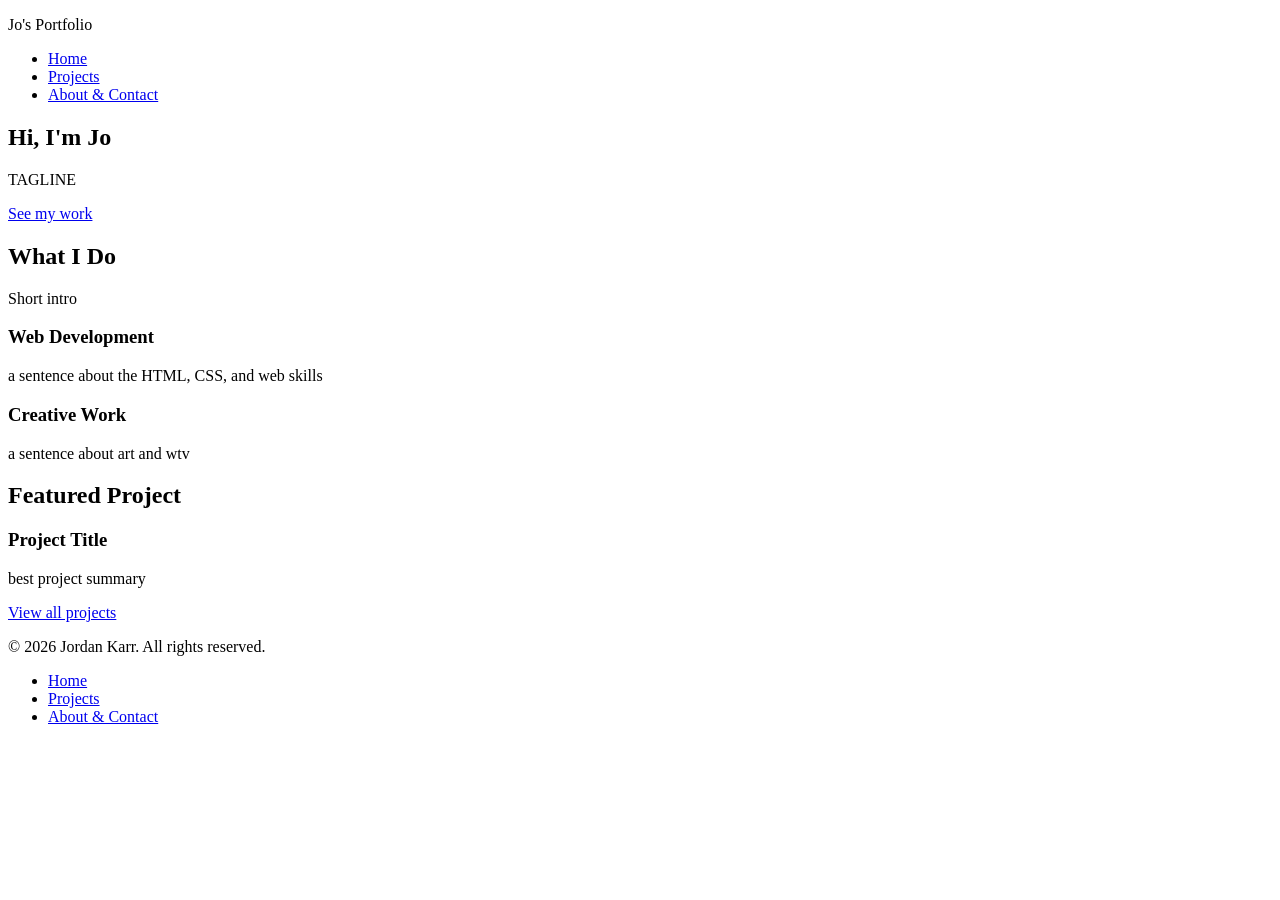
==== index.html @ c03f67d2 "Rename Index.html to index.html" ====
<!DOCTYPE html>
<html lang="en">
<head>
  <meta charset="UTF-8">
  <meta name="viewport" content="width=device-width, initial-scale=1.0">
  <meta name="description" content="Portfolio of Jo, an IT student.">
  <title>Home | Jo's Portfolio</title>
</head>
<body>

  <header>
    <p>Jo's Portfolio</p>
    <nav aria-label="Main navigation">
      <ul>
        <li><a href="index.html" aria-current="page">Home</a></li>
        <li><a href="projects.html">Projects</a></li>
        <li><a href="about.html">About &amp; Contact</a></li>
      </ul>
    </nav>
  </header>

  <main>

    <section aria-labelledby="hero-heading">
      <h1 id="hero-heading">Hi, I'm Jo</h1>
      <p>TAGLINE</p>
      <p><a href="projects.html">See my work</a></p>
    </section>

    <section aria-labelledby="intro-heading">
      <h2 id="intro-heading">What I Do</h2>
      <p>Short intro</p>

      <article>
        <h3>Web Development</h3>
        <p>a sentence about the HTML, CSS, and web skills</p>
      </article>

      <article>
        <h3>Creative Work</h3>
        <p>a sentence about art and wtv</p>
      </article>
    </section>

    <section aria-labelledby="featured-heading">
      <h2 id="featured-heading">Featured Project</h2>
      <article>
        <h3>Project Title</h3>
        <p>best project summary</p>
        <p><a href="projects.html">View all projects</a></p>
      </article>
    </section>

  </main>

  <footer>
    <p>&copy; 2026 Jordan Karr. All rights reserved.</p>
    <nav aria-label="Footer navigation">
      <ul>
        <li><a href="index.html">Home</a></li>
        <li><a href="projects.html">Projects</a></li>
        <li><a href="about.html">About &amp; Contact</a></li>
      </ul>
    </nav>
  </footer>

</body>
</html>
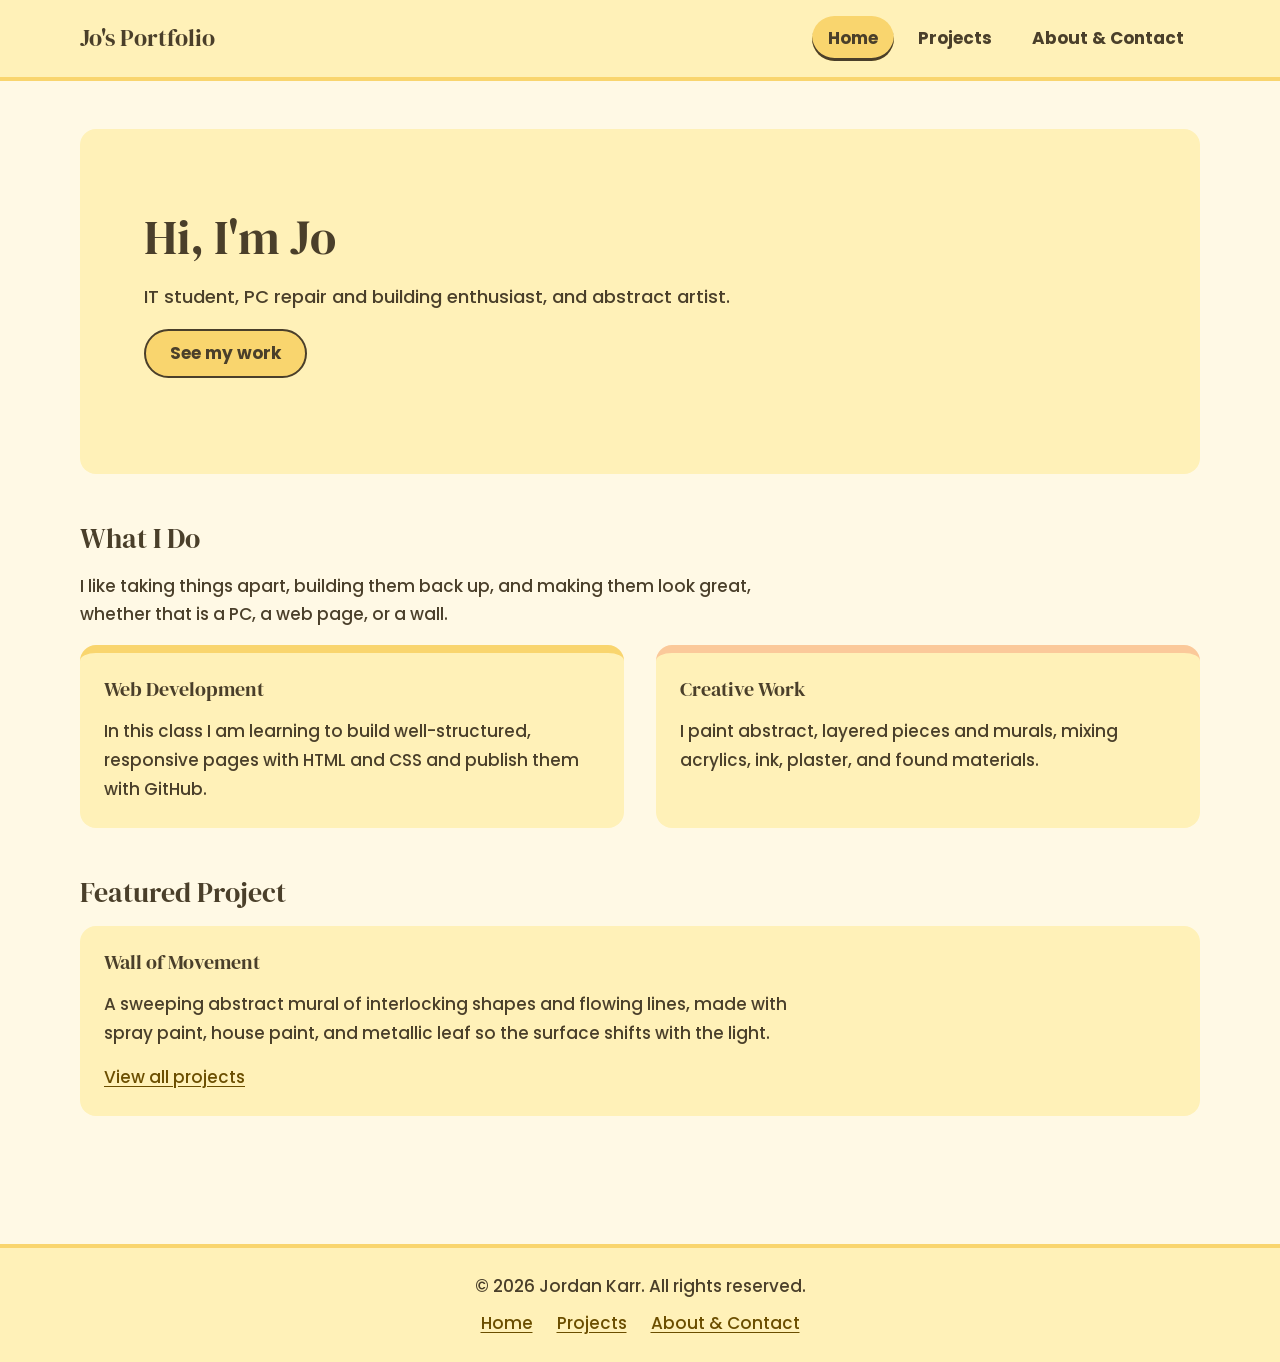
==== commit cc74acf6: "Add files via upload" ====
--- a/index.html
+++ b/index.html
@@ -1,68 +1,77 @@
-<!DOCTYPE html>
-<html lang="en">
-<head>
-  <meta charset="UTF-8">
-  <meta name="viewport" content="width=device-width, initial-scale=1.0">
-  <meta name="description" content="Portfolio of Jo, an IT student.">
-  <title>Home | Jo's Portfolio</title>
-</head>
-<body>
-
-  <header>
-    <p>Jo's Portfolio</p>
-    <nav aria-label="Main navigation">
-      <ul>
-        <li><a href="index.html" aria-current="page">Home</a></li>
-        <li><a href="projects.html">Projects</a></li>
-        <li><a href="about.html">About &amp; Contact</a></li>
-      </ul>
-    </nav>
-  </header>
-
-  <main>
-
-    <section aria-labelledby="hero-heading">
-      <h1 id="hero-heading">Hi, I'm Jo</h1>
-      <p>TAGLINE</p>
-      <p><a href="projects.html">See my work</a></p>
-    </section>
-
-    <section aria-labelledby="intro-heading">
-      <h2 id="intro-heading">What I Do</h2>
-      <p>Short intro</p>
-
-      <article>
-        <h3>Web Development</h3>
-        <p>a sentence about the HTML, CSS, and web skills</p>
-      </article>
-
-      <article>
-        <h3>Creative Work</h3>
-        <p>a sentence about art and wtv</p>
-      </article>
-    </section>
-
-    <section aria-labelledby="featured-heading">
-      <h2 id="featured-heading">Featured Project</h2>
-      <article>
-        <h3>Project Title</h3>
-        <p>best project summary</p>
-        <p><a href="projects.html">View all projects</a></p>
-      </article>
-    </section>
-
-  </main>
-
-  <footer>
-    <p>&copy; 2026 Jordan Karr. All rights reserved.</p>
-    <nav aria-label="Footer navigation">
-      <ul>
-        <li><a href="index.html">Home</a></li>
-        <li><a href="projects.html">Projects</a></li>
-        <li><a href="about.html">About &amp; Contact</a></li>
-      </ul>
-    </nav>
-  </footer>
-
-</body>
-</html>
+<!DOCTYPE html>
+<html lang="en">
+<head>
+  <meta charset="UTF-8">
+  <meta name="viewport" content="width=device-width, initial-scale=1.0">
+  <meta name="description" content="Portfolio of Jo, an IT student.">
+  <title>Home | Jo's Portfolio</title>
+  <link rel="preconnect" href="https://fonts.googleapis.com">
+  <link rel="preconnect" href="https://fonts.gstatic.com" crossorigin>
+  <link href="https://fonts.googleapis.com/css2?family=DM+Serif+Display&family=Poppins:wght@500;700&display=swap" rel="stylesheet">
+  <link rel="stylesheet" href="styles.css">
+</head>
+<body>
+  <a id="skip-link" href="#main-content">Skip to main content</a>
+
+  <header class="site-header">
+    <div class="header-inner">
+      <p class="site-title"><a href="index.html">Jo's Portfolio</a></p>
+      <nav aria-label="Main navigation">
+        <ul class="nav-list">
+          <li><a href="index.html" aria-current="page">Home</a></li>
+          <li><a href="projects.html">Projects</a></li>
+          <li><a href="about.html">About &amp; Contact</a></li>
+        </ul>
+      </nav>
+    </div>
+  </header>
+
+  <main id="main-content">
+
+    <section id="hero" aria-labelledby="hero-heading">
+      <h1 id="hero-heading">Hi, I'm Jo</h1>
+      <p class="tagline">IT student, PC repair and building enthusiast, and abstract artist.</p>
+      <p><a class="button" href="projects.html">See my work</a></p>
+    </section>
+
+    <section aria-labelledby="intro-heading">
+      <h2 id="intro-heading">What I Do</h2>
+      <p>I like taking things apart, building them back up, and making them look great, whether that is a PC, a web page, or a wall.</p>
+
+      <div class="card-grid card-grid--two">
+        <article class="card">
+          <h3>Web Development</h3>
+          <p>In this class I am learning to build well-structured, responsive pages with HTML and CSS and publish them with GitHub.</p>
+        </article>
+
+        <article class="card">
+          <h3>Creative Work</h3>
+          <p>I paint abstract, layered pieces and murals, mixing acrylics, ink, plaster, and found materials.</p>
+        </article>
+      </div>
+    </section>
+
+    <section aria-labelledby="featured-heading">
+      <h2 id="featured-heading">Featured Project</h2>
+      <article class="card">
+        <h3>Wall of Movement</h3>
+        <p>A sweeping abstract mural of interlocking shapes and flowing lines, made with spray paint, house paint, and metallic leaf so the surface shifts with the light.</p>
+        <p><a href="projects.html">View all projects</a></p>
+      </article>
+    </section>
+
+  </main>
+
+  <footer class="site-footer">
+    <p>&copy; 2026 Jordan Karr. All rights reserved.</p>
+    <nav aria-label="Footer navigation">
+      <ul class="footer-list">
+        <li><a href="index.html">Home</a></li>
+        <li><a href="projects.html">Projects</a></li>
+        <li><a href="about.html">About &amp; Contact</a></li>
+      </ul>
+    </nav>
+  </footer>
+
+</body>
+</html>
--- a/styles.css
+++ b/styles.css
@@ -0,0 +1,421 @@
+/* ==========================================================
+   Jo's Portfolio — styles.css
+   Palette: pastel yellow  |  Fonts: DM Serif Display (headings) + Poppins Medium (body)
+   Spacing system: multiples of 8px (--space-1 = 8px)
+   ========================================================== */
+
+/* ---------- Design tokens ---------- */
+:root {
+  /* Colors */
+  --color-bg: #FFF9E5;        /* soft cream page background */
+  --color-surface: #FFF1B8;   /* pale butter yellow cards/sections */
+  --color-accent: #F9D56E;    /* pastel sunflower: buttons, highlights */
+  --color-accent-2: #FBC99A;  /* warm apricot: secondary accent */
+  --color-accent-3: #B5C99A;  /* soft sage: contrast accent */
+  --color-text: #4A3F2A;      /* warm dark brown */
+  --color-link: #6B4E00;      /* darker gold-brown for readable links */
+
+  /* Fonts */
+  --font-heading: "DM Serif Display", Georgia, serif;
+  --font-body: "Poppins", Arial, sans-serif;
+
+  /* Spacing (multiples of 8px) */
+  --space-1: 8px;
+  --space-2: 16px;
+  --space-3: 24px;
+  --space-4: 32px;
+  --space-5: 40px;
+  --space-6: 48px;
+  --space-8: 64px;
+  --space-10: 80px;
+
+  --radius: 16px;
+  --max-width: 1120px;
+}
+
+/* ---------- Base / reset (type selectors) ---------- */
+*,
+*::before,
+*::after {
+  box-sizing: border-box;
+}
+
+html {
+  scroll-behavior: smooth;
+}
+
+body {
+  margin: 0;
+  min-height: 100vh;
+  display: flex;
+  flex-direction: column;
+  background-color: var(--color-bg);
+  color: var(--color-text);
+  font-family: var(--font-body);
+  font-weight: 500;
+  font-size: 1rem;
+  line-height: 1.7;
+}
+
+h1,
+h2,
+h3 {
+  font-family: var(--font-heading);
+  line-height: 1.2;
+  margin: 0 0 var(--space-2);
+}
+
+h1 {
+  font-size: 2rem;
+  font-weight: 400;
+}
+
+h2 {
+  font-size: 1.5rem;
+  font-weight: 400;
+}
+
+h3 {
+  font-size: 1.25rem;
+  font-weight: 400;
+}
+
+p {
+  margin: 0 0 var(--space-2);
+  max-width: 65ch;
+}
+
+ul {
+  margin: 0;
+  padding: 0;
+}
+
+a {
+  color: var(--color-link);
+  text-underline-offset: 3px;
+}
+
+a:hover {
+  background-color: var(--color-accent);
+  text-decoration-thickness: 2px;
+}
+
+a:focus-visible {
+  outline: 3px solid var(--color-text);
+  outline-offset: 3px;
+  border-radius: 4px;
+}
+
+/* ---------- Skip link (ID selector) ---------- */
+#skip-link {
+  position: absolute;
+  left: var(--space-2);
+  top: -100px;
+  padding: var(--space-1) var(--space-2);
+  background-color: var(--color-text);
+  color: var(--color-bg);
+  border-radius: var(--radius);
+  z-index: 10;
+}
+
+#skip-link:focus {
+  top: var(--space-2);
+}
+
+/* ---------- Header and navigation ---------- */
+header.site-header {
+  background-color: var(--color-surface);
+  border-bottom: 4px solid var(--color-accent);
+  padding: var(--space-2);
+}
+
+.header-inner {
+  max-width: var(--max-width);
+  margin: 0 auto;
+  display: flex;
+  flex-direction: column;
+  align-items: center;
+  gap: var(--space-2);
+}
+
+.site-title {
+  font-family: var(--font-heading);
+  font-size: 1.5rem;
+  font-weight: 400;
+  margin: 0;
+}
+
+.site-title a {
+  color: var(--color-text);
+  text-decoration: none;
+}
+
+.site-title a:hover {
+  background-color: transparent;
+}
+
+.nav-list {
+  list-style: none;
+  display: flex;
+  flex-wrap: wrap;
+  justify-content: center;
+  gap: var(--space-1);
+}
+
+.nav-list a {
+  display: block;
+  padding: var(--space-1) var(--space-2);
+  border-radius: 999px;
+  color: var(--color-text);
+  font-weight: 700;
+  text-decoration: none;
+}
+
+.nav-list a:hover {
+  background-color: var(--color-accent);
+}
+
+.nav-list a[aria-current="page"] {
+  background-color: var(--color-accent);
+  box-shadow: inset 0 -3px 0 var(--color-text);
+}
+
+/* ---------- Main content area ---------- */
+main {
+  flex: 1;
+  width: 100%;
+  max-width: var(--max-width);
+  margin: 0 auto;
+  padding: var(--space-3) var(--space-2) var(--space-6);
+}
+
+main > section {
+  margin-bottom: var(--space-6);
+}
+
+/* ---------- Hero (ID selector) ---------- */
+#hero {
+  background-color: var(--color-surface);
+  border-radius: var(--radius);
+  padding: var(--space-4) var(--space-3);
+}
+
+#hero h1 {
+  font-size: 2.25rem;
+}
+
+.tagline {
+  font-size: 1.125rem;
+}
+
+/* ---------- Buttons ---------- */
+.button {
+  display: inline-block;
+  padding: var(--space-1) var(--space-3);
+  background-color: var(--color-accent);
+  color: var(--color-text);
+  font-family: var(--font-body);
+  font-weight: 700;
+  text-decoration: none;
+  border: 2px solid var(--color-text);
+  border-radius: 999px;
+}
+
+.button:hover {
+  background-color: var(--color-accent-2);
+}
+
+/* ---------- Cards and grids ---------- */
+.card {
+  background-color: var(--color-surface);
+  border-radius: var(--radius);
+  padding: var(--space-3);
+}
+
+.card p:last-child {
+  margin-bottom: 0;
+}
+
+.card-grid {
+  display: grid;
+  grid-template-columns: 1fr;       /* mobile: one column */
+  gap: var(--space-3);
+}
+
+.card-grid .card {
+  border-top: 8px solid var(--color-accent);
+}
+
+.card-grid .card:nth-child(2) {
+  border-top-color: var(--color-accent-2);
+}
+
+.card-grid .card:nth-child(3) {
+  border-top-color: var(--color-accent-3);
+}
+
+.meta-list {
+  list-style: none;
+  font-size: 1rem;
+}
+
+.meta-list li {
+  padding: var(--space-1) 0;
+  border-top: 1px solid var(--color-accent);
+}
+
+.skill-list {
+  padding-left: var(--space-3);
+}
+
+/* ---------- Contact ---------- */
+.contact-list {
+  list-style: none;
+  display: flex;
+  flex-direction: column;
+  gap: var(--space-2);
+}
+
+.contact-list li {
+  background-color: var(--color-surface);
+  border-radius: var(--radius);
+  padding: var(--space-2) var(--space-3);
+  overflow-wrap: anywhere;
+}
+
+.contact-grid {
+  display: grid;
+  grid-template-columns: 1fr;
+  gap: var(--space-4);
+}
+
+.contact-form {
+  background-color: var(--color-surface);
+  border-radius: var(--radius);
+  padding: var(--space-3);
+}
+
+.contact-form p {
+  max-width: none;
+}
+
+.contact-form label {
+  display: block;
+  margin-bottom: var(--space-1);
+  font-weight: 700;
+}
+
+.contact-form input,
+.contact-form textarea {
+  width: 100%;
+  padding: var(--space-1) var(--space-2);
+  font-family: var(--font-body);
+  font-size: 1rem;
+  color: var(--color-text);
+  background-color: #FFFFFF;
+  border: 2px solid var(--color-text);
+  border-radius: 8px;
+}
+
+.contact-form input:focus-visible,
+.contact-form textarea:focus-visible {
+  outline: 3px solid var(--color-accent-2);
+  outline-offset: 2px;
+}
+
+button.button {
+  font-size: 1rem;
+  cursor: pointer;
+}
+
+/* ---------- Footer ---------- */
+footer.site-footer {
+  background-color: var(--color-surface);
+  border-top: 4px solid var(--color-accent);
+  padding: var(--space-3) var(--space-2);
+  text-align: center;
+}
+
+.site-footer p {
+  margin: 0 auto var(--space-1);
+}
+
+.footer-list {
+  list-style: none;
+  display: flex;
+  flex-wrap: wrap;
+  justify-content: center;
+  gap: var(--space-3);
+}
+
+/* ==========================================================
+   RESPONSIVE BREAKPOINTS
+   Mobile first: base styles above cover 320px and up.
+   ========================================================== */
+
+/* Tablet: 768px and up */
+@media (min-width: 768px) {
+  h1 {
+    font-size: 2.5rem;
+  }
+
+  h2 {
+    font-size: 1.75rem;
+  }
+
+  .header-inner {
+    flex-direction: row;
+    justify-content: space-between;
+  }
+
+  main {
+    padding: var(--space-4) var(--space-4) var(--space-8);
+  }
+
+  #hero {
+    padding: var(--space-8) var(--space-6);
+  }
+
+  #hero h1 {
+    font-size: 3rem;
+  }
+
+  .card-grid {
+    grid-template-columns: repeat(2, 1fr);   /* tablet: two columns */
+  }
+
+  .contact-grid {
+    grid-template-columns: 1fr 1fr;          /* tablet: info + form side by side */
+  }
+}
+
+/* Desktop: 1200px and up */
+@media (min-width: 1200px) {
+  body {
+    font-size: 1.0625rem;
+  }
+
+  main {
+    padding: var(--space-6) 0 var(--space-10);
+  }
+
+  #hero {
+    padding: var(--space-10) var(--space-8);
+  }
+
+  .card-grid {
+    grid-template-columns: repeat(3, 1fr);   /* desktop: three columns */
+    gap: var(--space-4);
+  }
+
+  .card-grid.card-grid--two {
+    grid-template-columns: repeat(2, 1fr);   /* two-card grids stay two columns */
+  }
+}
+
+/* Respect users who prefer less motion */
+@media (prefers-reduced-motion: reduce) {
+  html {
+    scroll-behavior: auto;
+  }
+}
